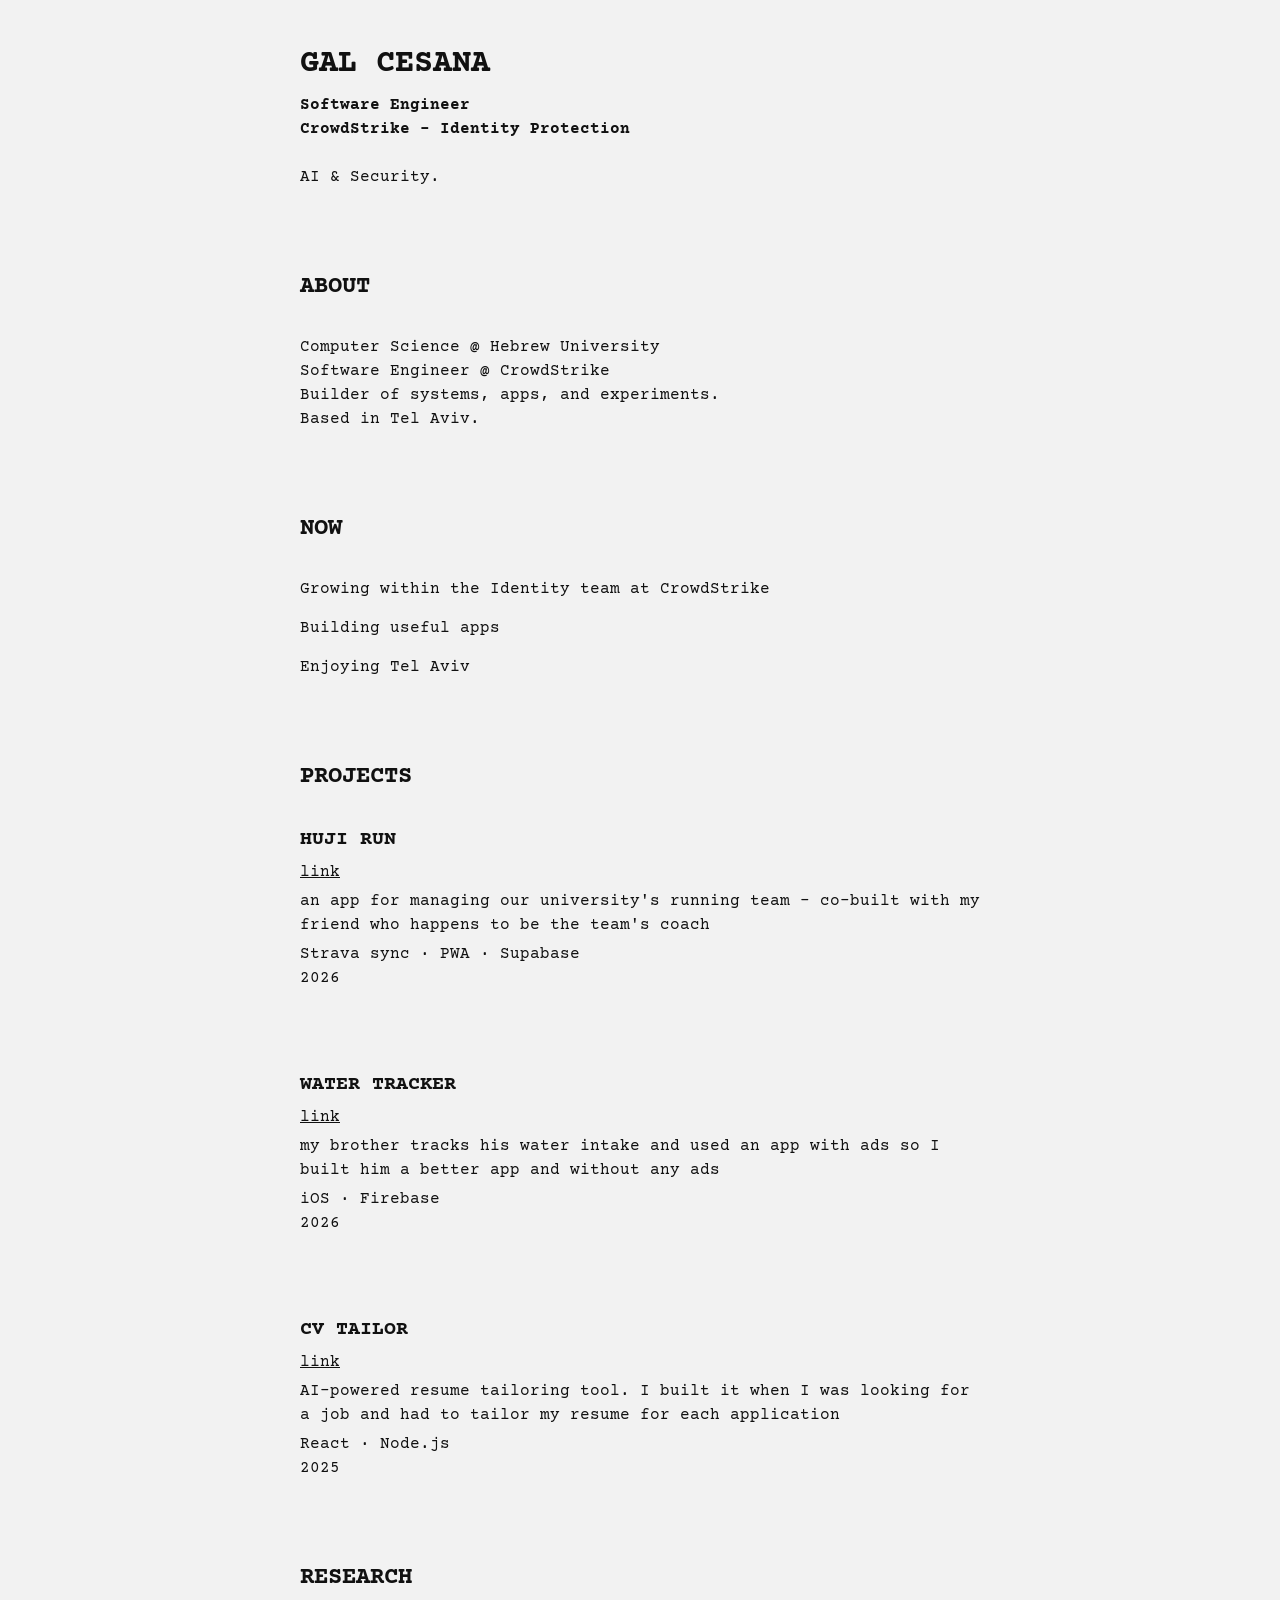
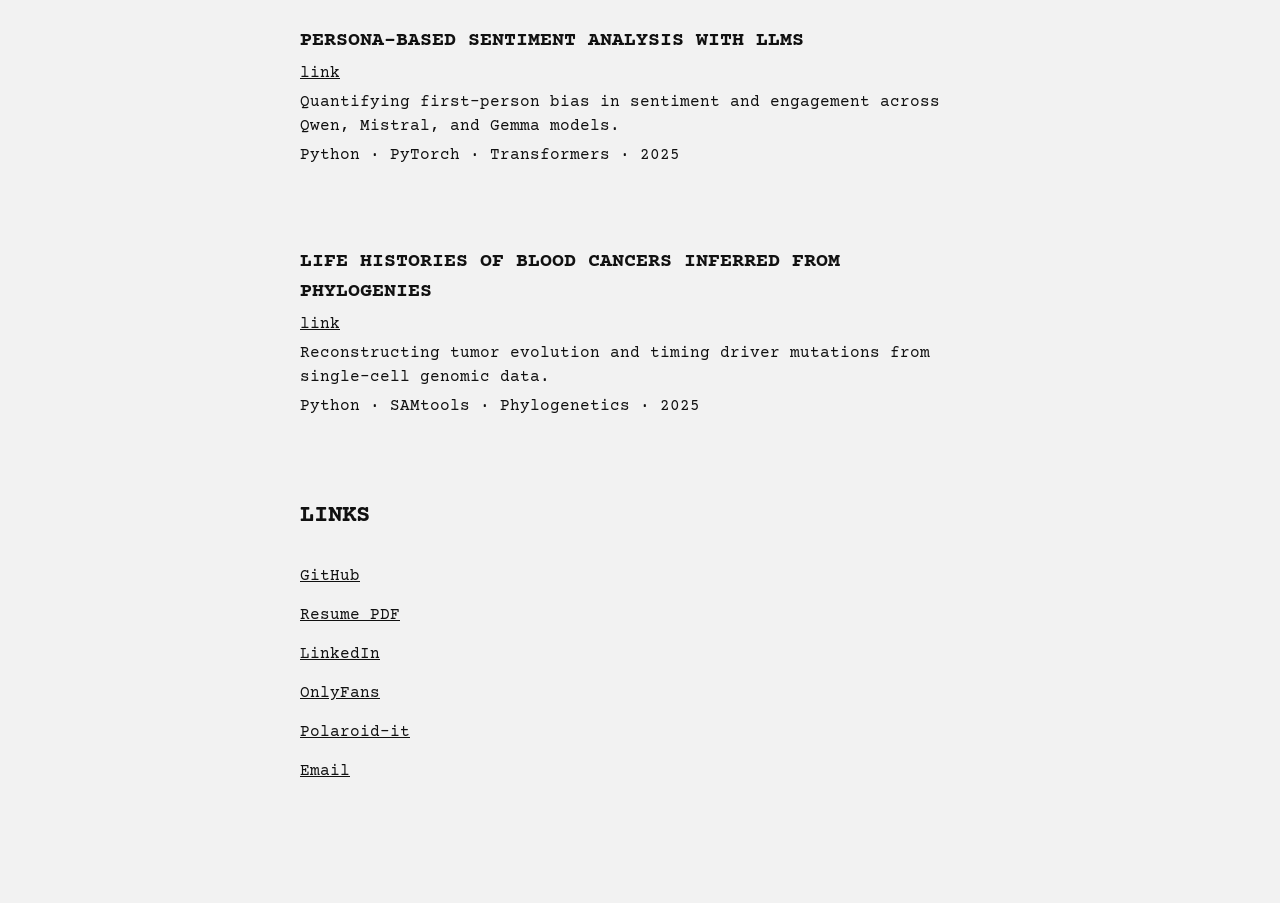
==== index.html @ 4f548974 "fixed back problem" ====
<!DOCTYPE html>
<html lang="en">

<head>
  <meta charset="utf-8" />
  <meta name="viewport" content="width=device-width, initial-scale=1" />
  <title>Gal Cesana</title>
  <meta name="description" content="Gal Cesana" />
  <link rel="preconnect" href="https://fonts.googleapis.com">
  <link rel="preconnect" href="https://fonts.gstatic.com" crossorigin>
  <link href="https://fonts.googleapis.com/css2?family=Courier+Prime:ital,wght@0,400;0,700;1,400;1,700&display=swap"
    rel="stylesheet">
  <link rel="stylesheet" href="style.css?v=4" />
  <script defer src="script.js"></script>
</head>

<body>

  <div class="container">

    <!-- INTRO -->
    <section class="intro" id="intro">
      <h1>GAL CESANA</h1>
      <div class="subtitle">
        Software Engineer<br>
        CrowdStrike - Identity Protection
      </div>
      <br />
      <p>AI & Security.</p>
    </section>

    <!-- ABOUT -->
    <section id="about">
      <h2>ABOUT</h2>
      <p>
        Computer Science @ Hebrew University<br>
        Software Engineer @ CrowdStrike<br>
        Builder of systems, apps, and experiments.<br>
        Based in Tel Aviv.
      </p>
    </section>

    <!-- NOW -->
    <section class="now" id="now">
      <h2>NOW</h2>
      <ul>
        <li>Growing within the Identity team at CrowdStrike</li>
        <li>Building useful apps</li>
        <li>Enjoying Tel Aviv</li>
      </ul>
    </section>

    <!-- PROJECTS -->
    <section id="projects">
      <h2>PROJECTS</h2>

      <div class="project-item">
        <h3>HUJI RUN</h3>
        <p><a href="https://huji-run.galcesana.com" target="_blank" rel="noopener">link</a></p>
        <p>an app for managing our university's running team - co-built with my friend who happens to be the team's
          coach</p>
        <p>Strava sync · PWA · Supabase<br>2026</p>
      </div>

      <div class="project-item">
        <h3>WATER TRACKER</h3>
        <p><a href="https://water.galcesana.com" target="_blank" rel="noopener">link</a></p>
        <p>my brother tracks his water intake and used an app with ads so I built him a better app and without any ads
        </p>
        <p>iOS · Firebase<br>2026</p>
      </div>

      <div class="project-item">
        <h3>CV TAILOR</h3>
        <p><a href="https://cv-tailor-1093941780877.europe-west1.run.app/" target="_blank" rel="noopener">link</a></p>
        <p>AI-powered resume tailoring tool. I built it when I was looking for a job and had to tailor my resume for
          each application</p>
        <p>React · Node.js<br>2025</p>
      </div>

    <!-- RESEARCH -->
    <section id="research">
      <h2>RESEARCH</h2>

      <div class="project-item">
        <h3>PERSONA-BASED SENTIMENT ANALYSIS WITH LLMS</h3>
        <p><a href="assets/docs/ANLP_project.pdf" target="_blank" rel="noopener">link</a></p>
        <p>Quantifying first-person bias in sentiment and engagement across Qwen, Mistral, and Gemma models.</p>
        <p>Python · PyTorch · Transformers · 2025</p>
      </div>

      <div class="project-item">
        <h3>LIFE HISTORIES OF BLOOD CANCERS INFERRED FROM PHYLOGENIES</h3>
        <p><a href="assets/docs/Hackathon Report.pdf" target="_blank" rel="noopener">link</a></p>
        <p>Reconstructing tumor evolution and timing driver mutations from single-cell genomic data.</p>
        <p>Python · SAMtools · Phylogenetics · 2025</p>
      </div>
    </section>

    <!-- LINKS -->
    <section class="links" id="links">
      <h2>LINKS</h2>
      <ul>
        <li><a href="https://github.com/galcesana" target="_blank" rel="noopener">GitHub</a></li>
        <li><a href="assets/docs/Gal-Cesana-CV.pdf" target="_blank" rel="noopener">Resume PDF</a></li>
        <li><a href="https://www.linkedin.com/in/gal-cesana-844509217/" target="_blank" rel="noopener">LinkedIn</a></li>
        <li><a href="/onlyfans">OnlyFans</a></li>
        <li><a href="polaroid-it/" target="_blank" rel="noopener">Polaroid-it</a></li>
        <li><a href="mailto:galcesana8@gmail.com">Email</a></li>
      </ul>
    </section>

  </div>

</body>

</html>
---- style.css ----
/* Casey Neistat Minimalist Foundation */

* {
  box-sizing: border-box;
}

html {
  scroll-behavior: smooth;
}

body {
  margin: 0;
  font-family: 'Courier Prime', monospace;
  background-color: #f2f2f2;
  color: #111;
  line-height: 1.5;
  -webkit-font-smoothing: antialiased;
}

img {
  max-width: 100%;
  display: block;
  border-radius: 0;
  box-shadow: none;
}

a {
  color: #111;
  text-decoration: underline;
}

a:hover {
  text-decoration: none;
}

.container {
  max-width: 720px;
  margin: 0 auto;
  padding: 40px 20px;
}

section {
  margin-bottom: 80px;
}

h1,
h2,
h3,
h4,
h5,
h6 {
  font-family: 'Courier Prime', monospace;
  font-weight: 700;
  margin-top: 0;
  margin-bottom: 20px;
}

h1 {
  font-size: 2rem;
}

h2 {
  font-size: 1.5rem;
  text-transform: uppercase;
  margin-bottom: 30px;
}

h3 {
  font-size: 1.25rem;
  text-transform: uppercase;
}

p {
  margin-top: 0;
  margin-bottom: 20px;
}

/* Specific Elements */

.intro h1 {
  margin-bottom: 5px;
}

.intro .subtitle {
  margin-bottom: 0px;
  font-weight: 700;
}

.project-item {
  margin-bottom: 80px;
}

.project-item img {
  margin-bottom: 20px;
  border: 1px solid #ccc;
}

.project-item h3 {
  margin-bottom: 5px;
}

.project-item p {
  margin-bottom: 5px;
}

.links ul,
.now ul {
  list-style-type: none;
  padding: 0;
  margin: 0;
}

.links li,
.now li {
  margin-bottom: 15px;
}
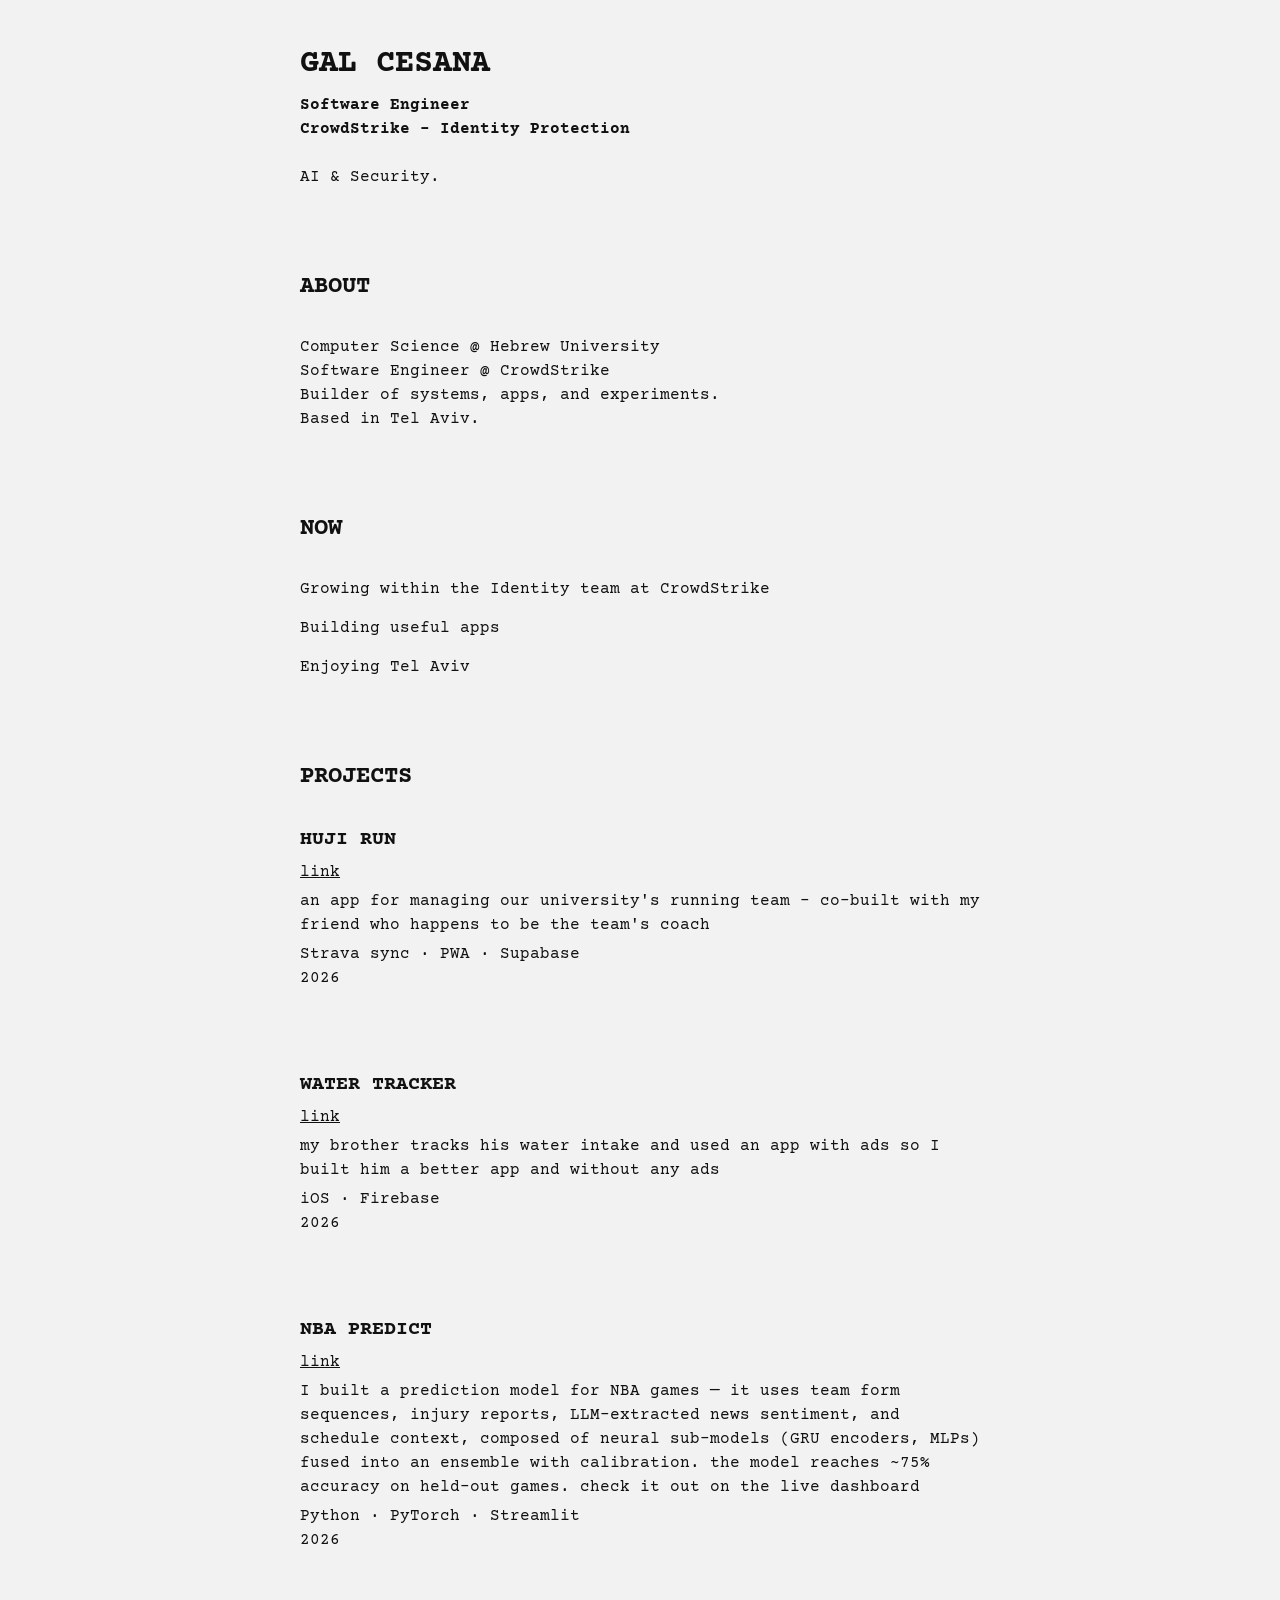
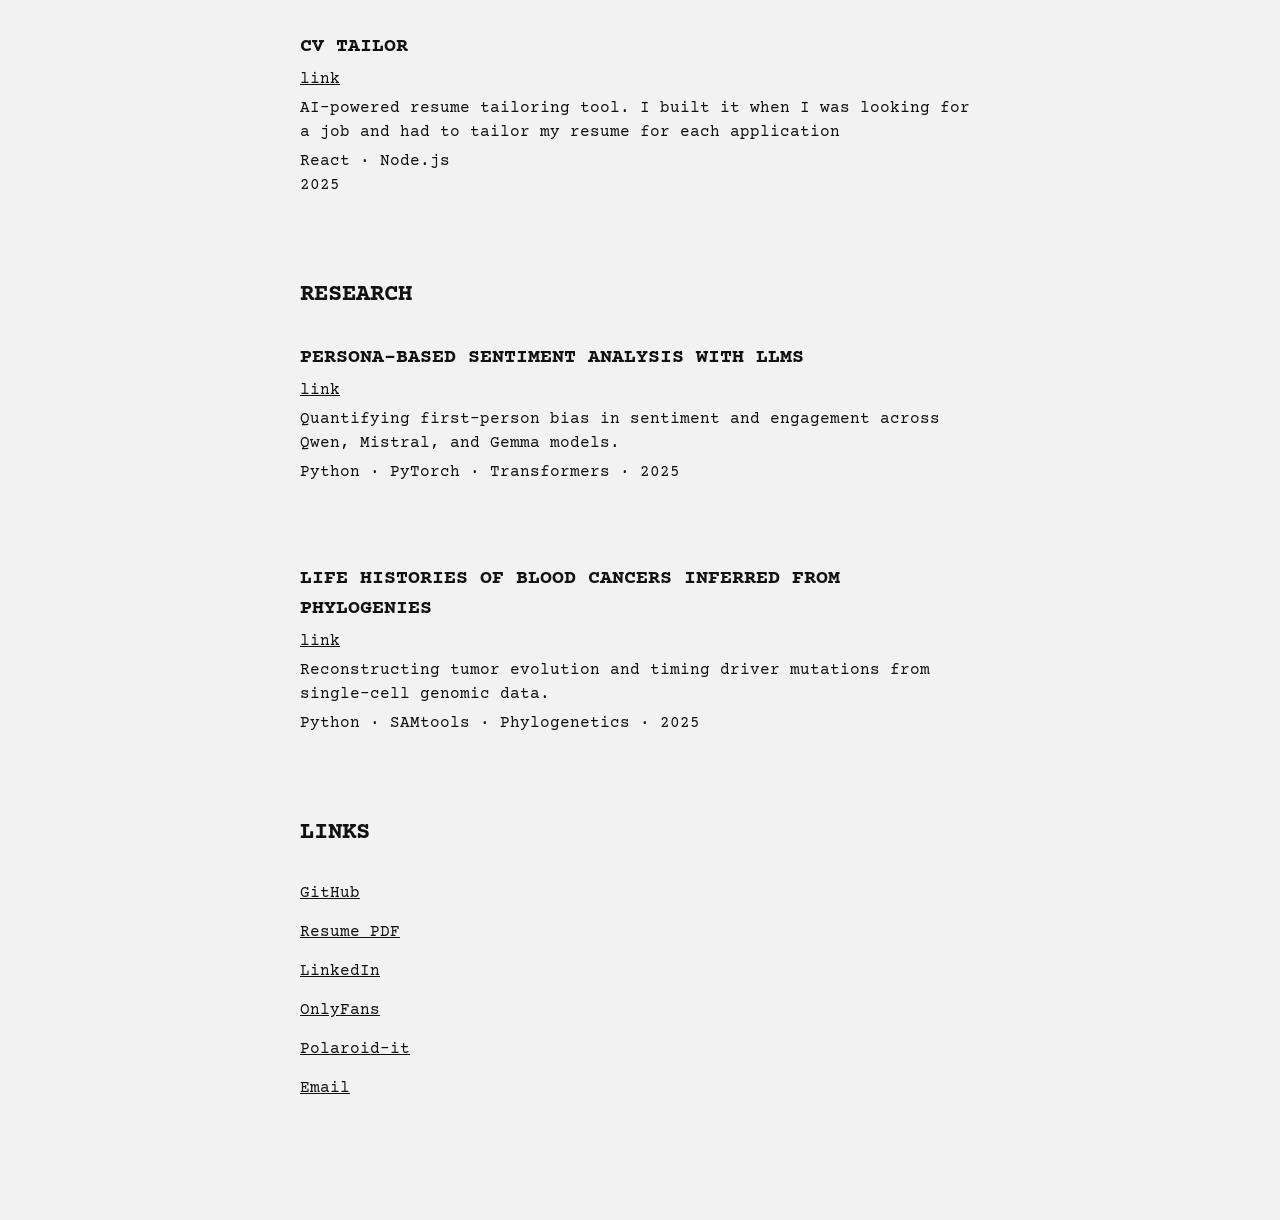
==== commit c01696a7: "nba predict" ====
--- a/index.html
+++ b/index.html
@@ -71,12 +71,23 @@
       </div>
 
       <div class="project-item">
+        <h3>NBA PREDICT</h3>
+        <p><a href="https://nba-predict-gc.streamlit.app/" target="_blank" rel="noopener">link</a></p>
+        <p>I built a prediction model for NBA games — it uses team form sequences, injury reports, LLM-extracted news
+          sentiment, and schedule context, composed of neural sub-models (GRU encoders, MLPs) fused into an ensemble with
+          calibration. the model reaches ~75% accuracy on held-out games. check it out on the live dashboard</p>
+        <p>Python · PyTorch · Streamlit<br>2026</p>
+      </div>
+
+      <div class="project-item">
         <h3>CV TAILOR</h3>
         <p><a href="https://cv-tailor-1093941780877.europe-west1.run.app/" target="_blank" rel="noopener">link</a></p>
         <p>AI-powered resume tailoring tool. I built it when I was looking for a job and had to tailor my resume for
           each application</p>
         <p>React · Node.js<br>2025</p>
       </div>
+
+    </section>
 
     <!-- RESEARCH -->
     <section id="research">
@@ -105,7 +116,7 @@
         <li><a href="assets/docs/Gal-Cesana-CV.pdf" target="_blank" rel="noopener">Resume PDF</a></li>
         <li><a href="https://www.linkedin.com/in/gal-cesana-844509217/" target="_blank" rel="noopener">LinkedIn</a></li>
         <li><a href="/onlyfans">OnlyFans</a></li>
-        <li><a href="polaroid-it/" target="_blank" rel="noopener">Polaroid-it</a></li>
+        <li><a href="polaroid-it/">Polaroid-it</a></li>
         <li><a href="mailto:galcesana8@gmail.com">Email</a></li>
       </ul>
     </section>
@@ -114,4 +125,4 @@
 
 </body>
 
-</html>+</html>
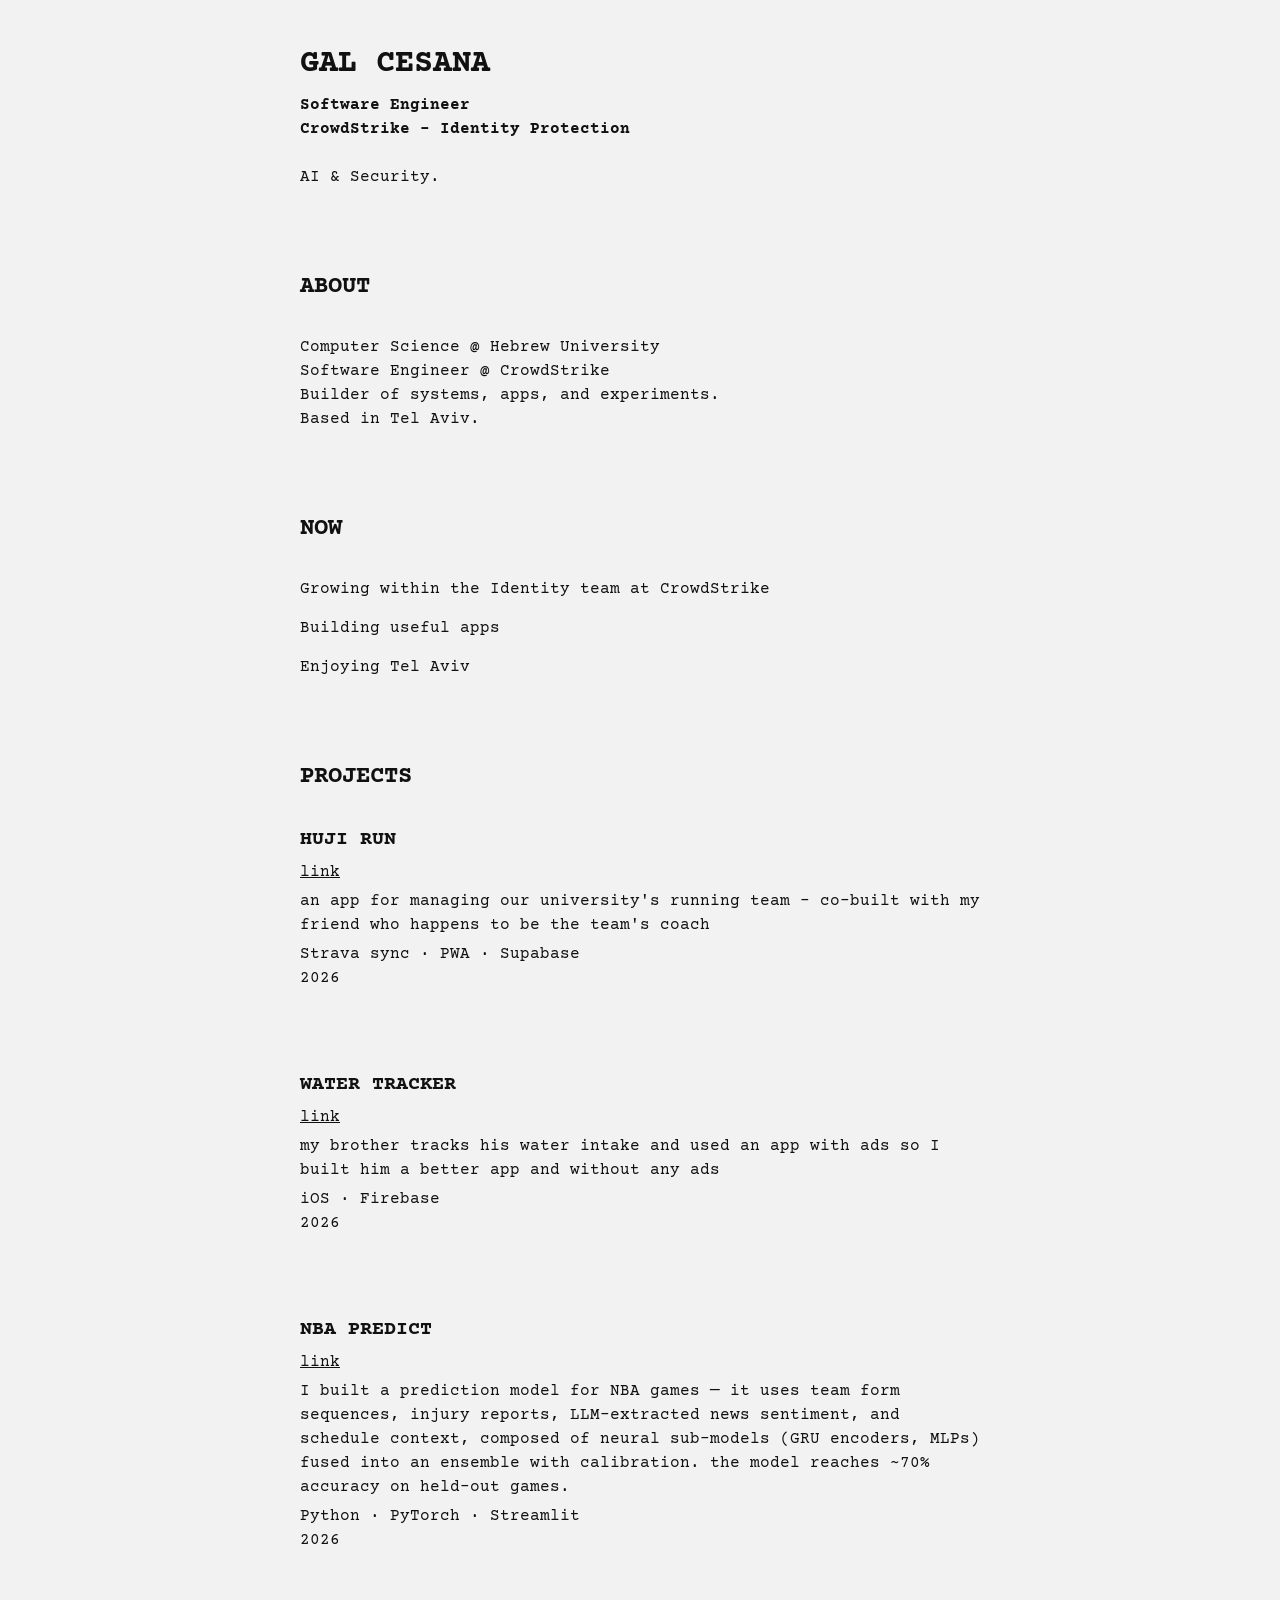
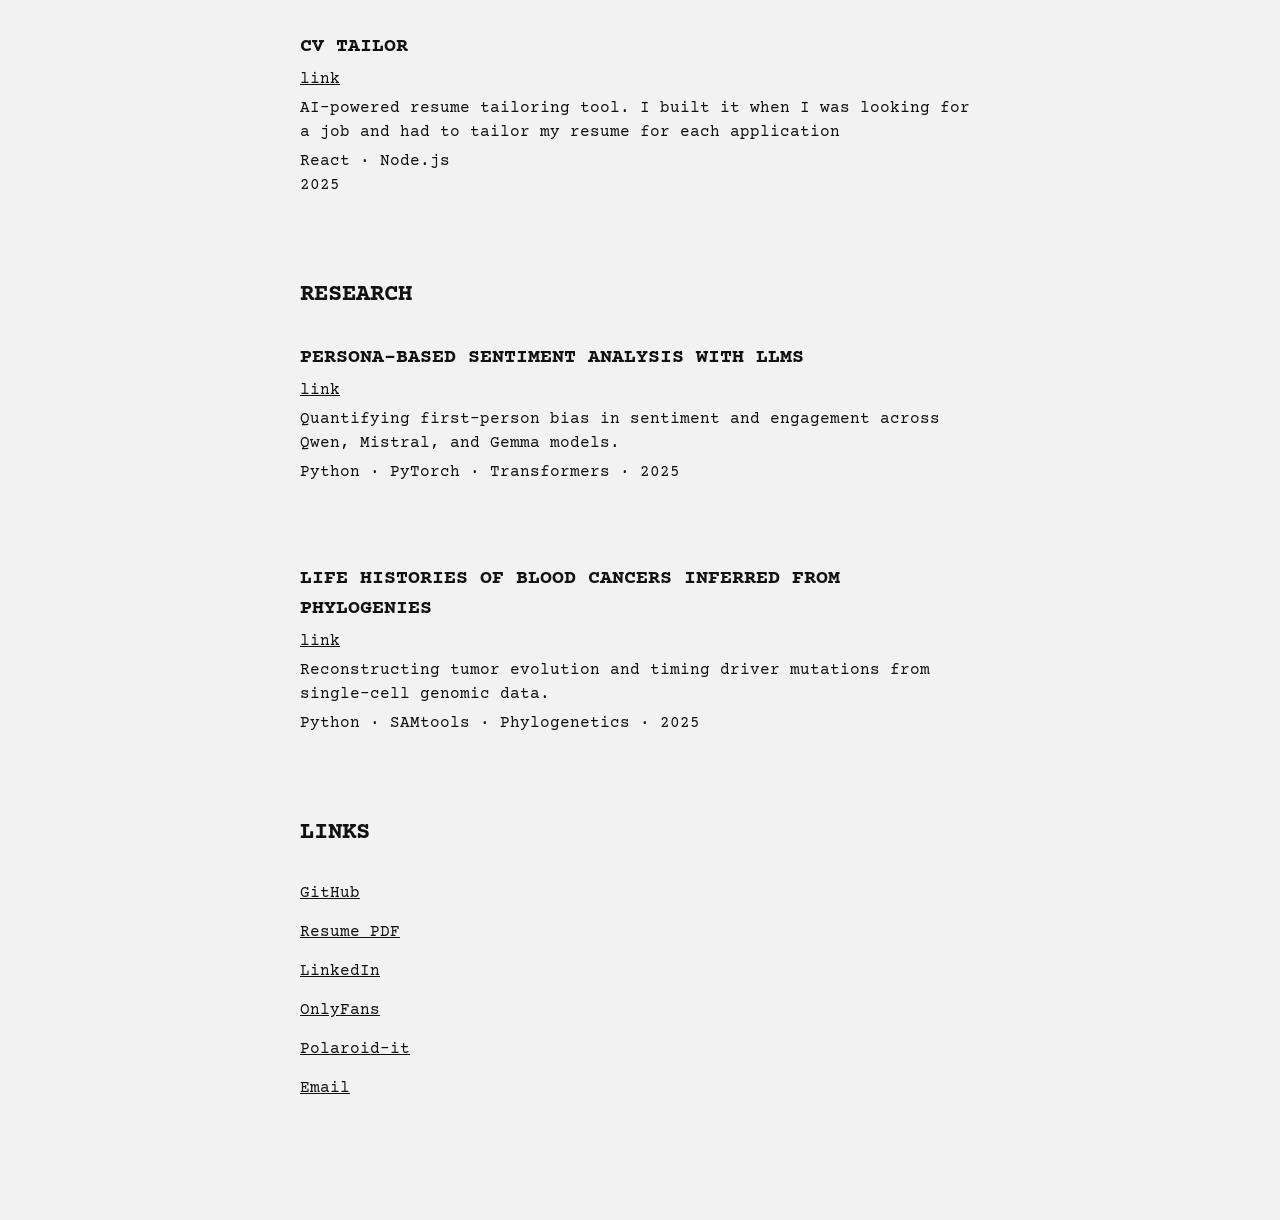
==== commit 5290a9a1: "nba predict" ====
--- a/index.html
+++ b/index.html
@@ -75,7 +75,7 @@
         <p><a href="https://nba-predict-gc.streamlit.app/" target="_blank" rel="noopener">link</a></p>
         <p>I built a prediction model for NBA games — it uses team form sequences, injury reports, LLM-extracted news
           sentiment, and schedule context, composed of neural sub-models (GRU encoders, MLPs) fused into an ensemble with
-          calibration. the model reaches ~75% accuracy on held-out games. check it out on the live dashboard</p>
+          calibration. the model reaches ~70% accuracy on held-out games.</p>
         <p>Python · PyTorch · Streamlit<br>2026</p>
       </div>
 
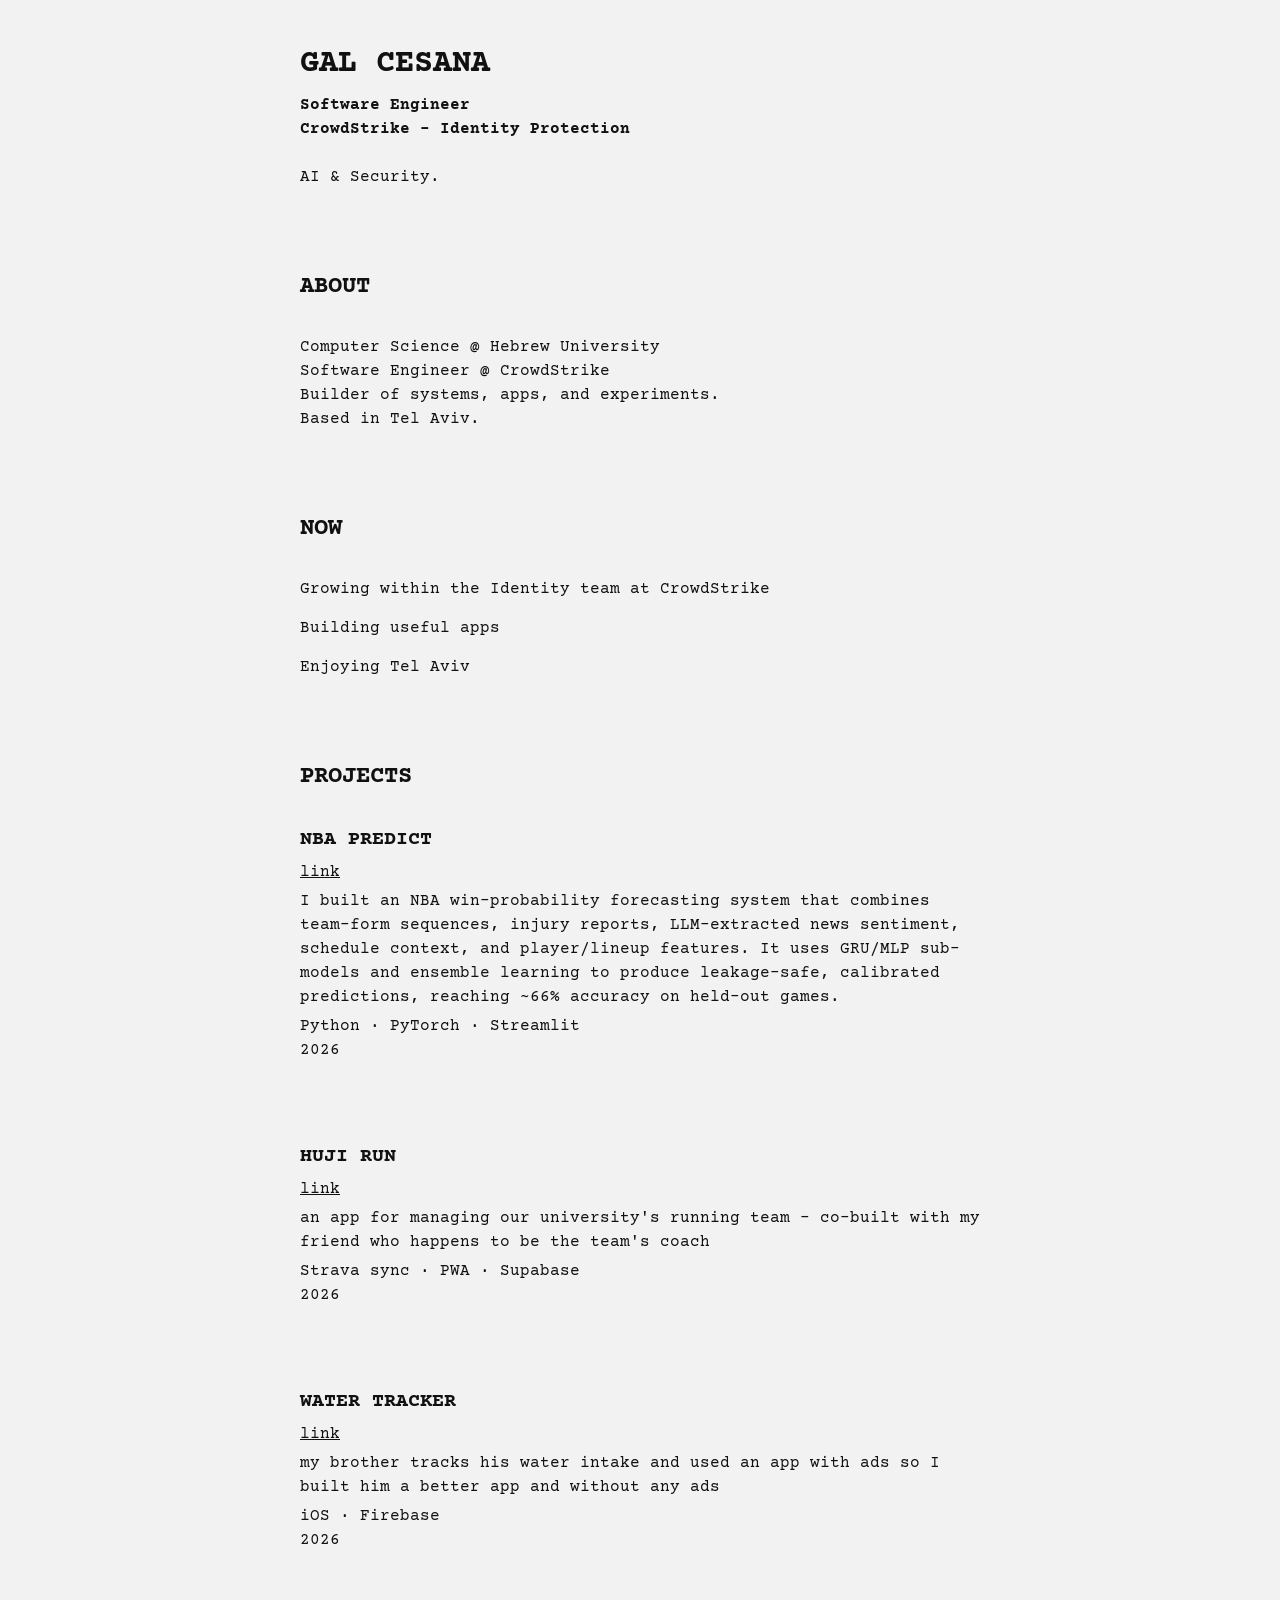
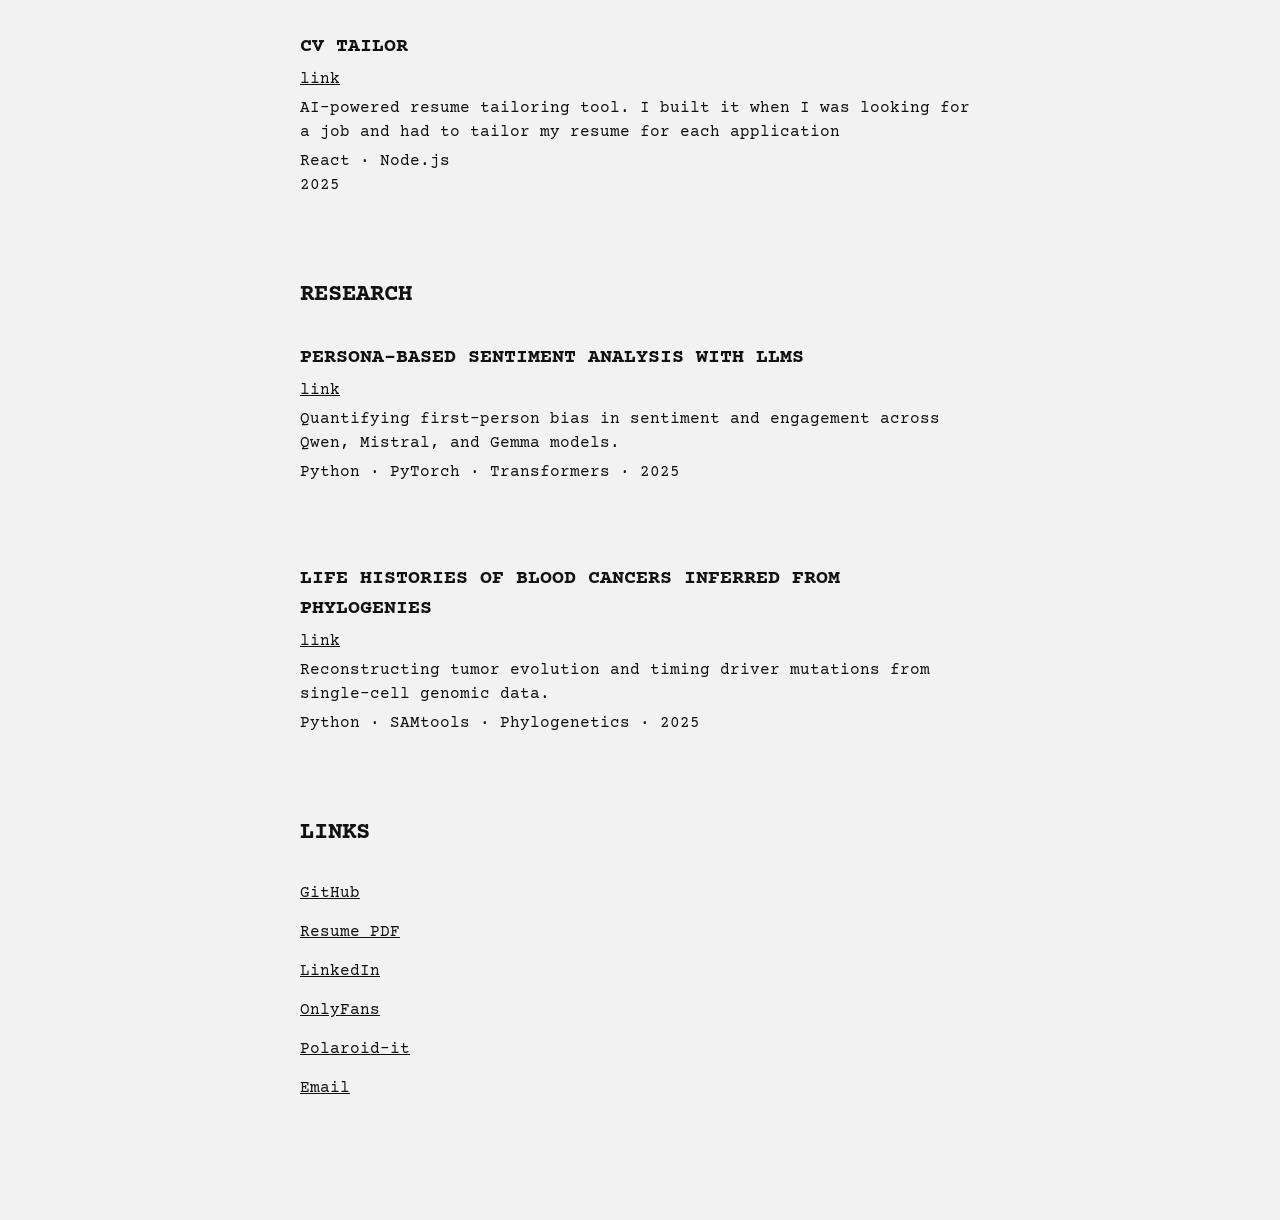
==== commit 8153ecd6: ":)" ====
--- a/index.html
+++ b/index.html
@@ -55,6 +55,14 @@
       <h2>PROJECTS</h2>
 
       <div class="project-item">
+        <h3>NBA PREDICT</h3>
+        <p><a href="https://nba-predict-gc.streamlit.app/" target="_blank" rel="noopener">link</a></p>
+        <p>I built an NBA win-probability forecasting system that combines team-form sequences, injury reports, LLM-extracted news sentiment, schedule context, and player/lineup features.
+          It uses GRU/MLP sub-models and ensemble learning to produce leakage-safe, calibrated predictions, reaching ~66% accuracy on held-out games.</p>
+        <p>Python · PyTorch · Streamlit<br>2026</p>
+      </div>
+
+      <div class="project-item">
         <h3>HUJI RUN</h3>
         <p><a href="https://huji-run.galcesana.com" target="_blank" rel="noopener">link</a></p>
         <p>an app for managing our university's running team - co-built with my friend who happens to be the team's
@@ -68,15 +76,6 @@
         <p>my brother tracks his water intake and used an app with ads so I built him a better app and without any ads
         </p>
         <p>iOS · Firebase<br>2026</p>
-      </div>
-
-      <div class="project-item">
-        <h3>NBA PREDICT</h3>
-        <p><a href="https://nba-predict-gc.streamlit.app/" target="_blank" rel="noopener">link</a></p>
-        <p>I built a prediction model for NBA games — it uses team form sequences, injury reports, LLM-extracted news
-          sentiment, and schedule context, composed of neural sub-models (GRU encoders, MLPs) fused into an ensemble with
-          calibration. the model reaches ~70% accuracy on held-out games.</p>
-        <p>Python · PyTorch · Streamlit<br>2026</p>
       </div>
 
       <div class="project-item">
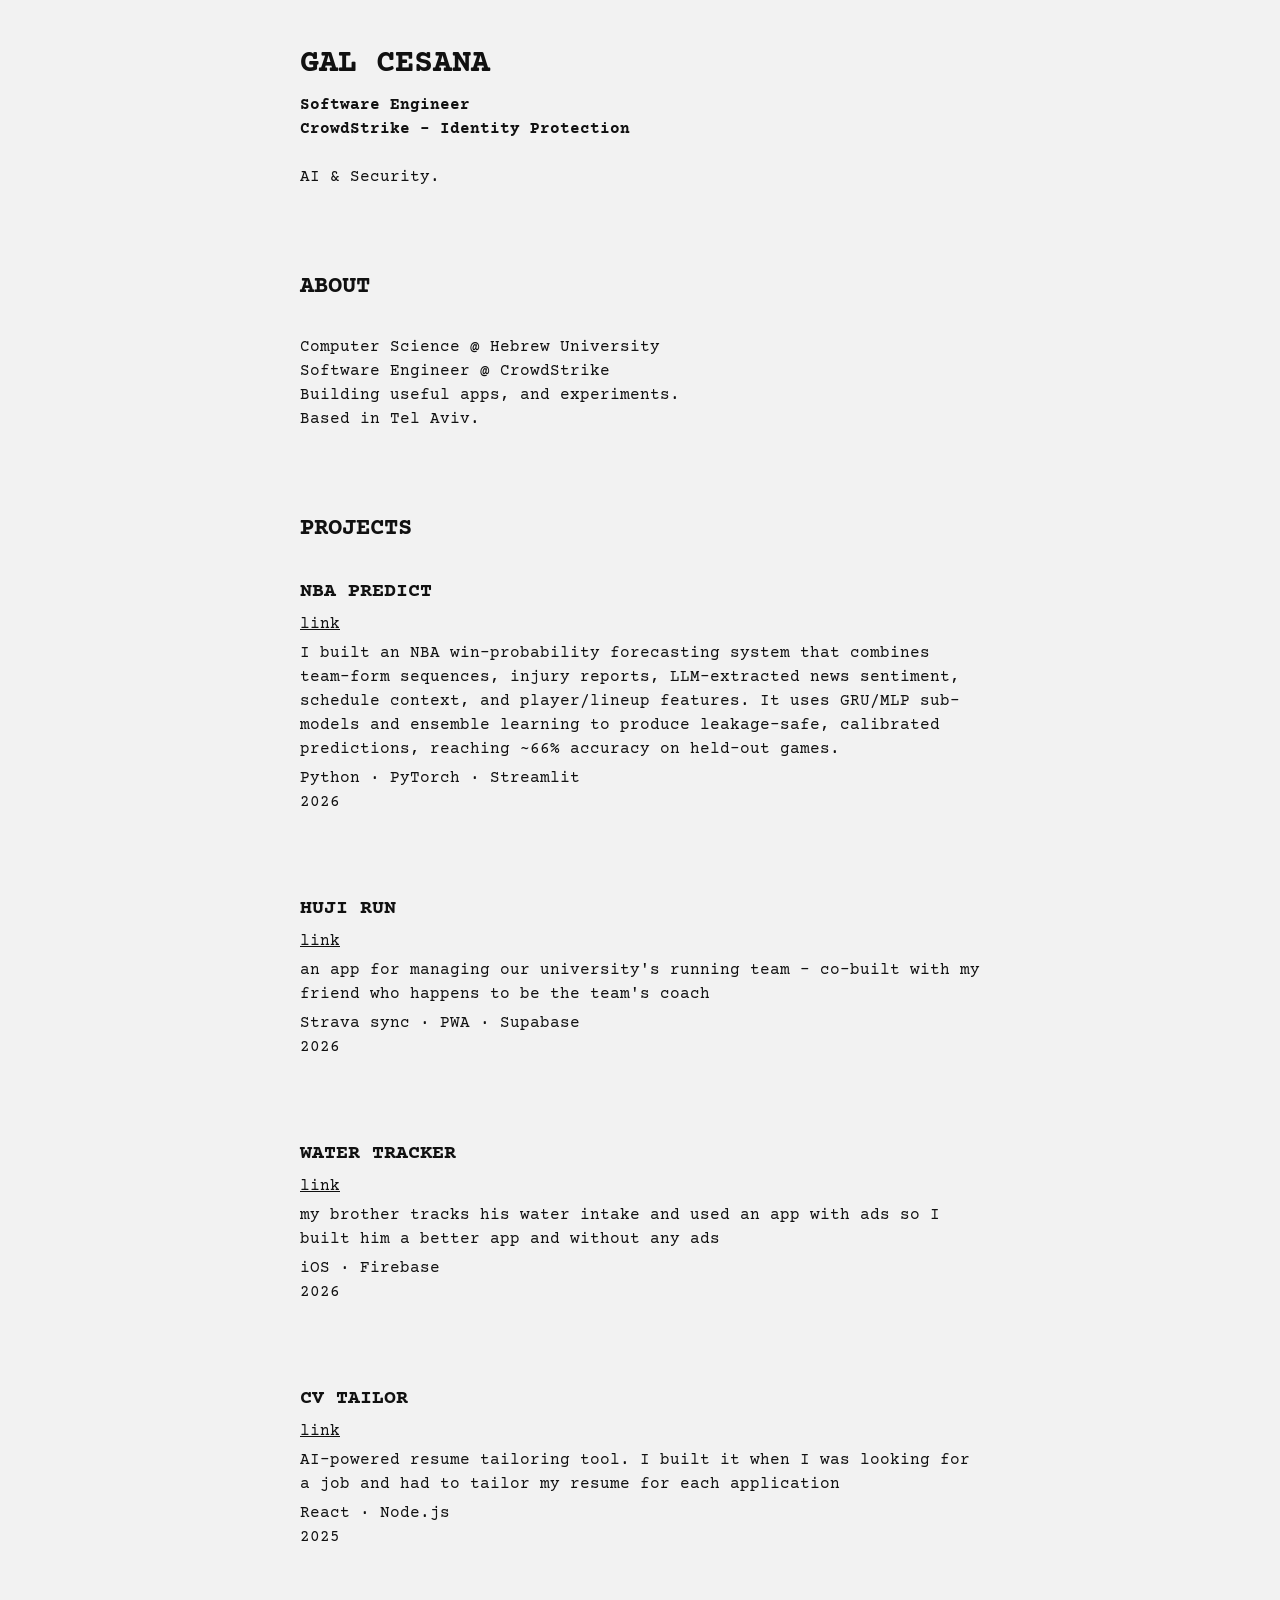
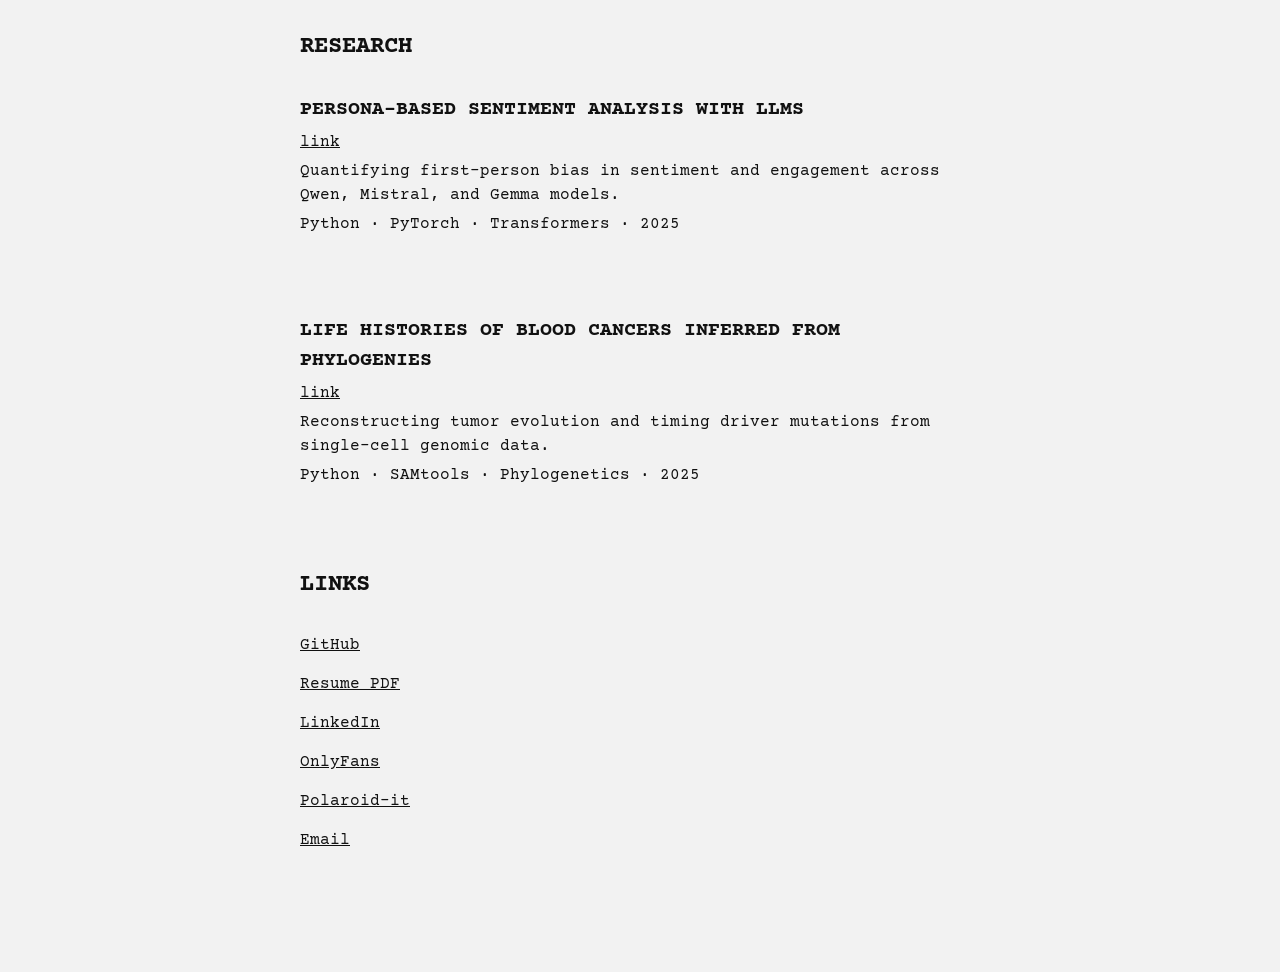
==== commit 522c26a0: "no now" ====
--- a/index.html
+++ b/index.html
@@ -35,12 +35,12 @@
       <p>
         Computer Science @ Hebrew University<br>
         Software Engineer @ CrowdStrike<br>
-        Builder of systems, apps, and experiments.<br>
+        Building useful apps, and experiments.<br>
         Based in Tel Aviv.
       </p>
     </section>
 
-    <!-- NOW -->
+    <!-- NOW
     <section class="now" id="now">
       <h2>NOW</h2>
       <ul>
@@ -48,7 +48,7 @@
         <li>Building useful apps</li>
         <li>Enjoying Tel Aviv</li>
       </ul>
-    </section>
+    </section> -->
 
     <!-- PROJECTS -->
     <section id="projects">
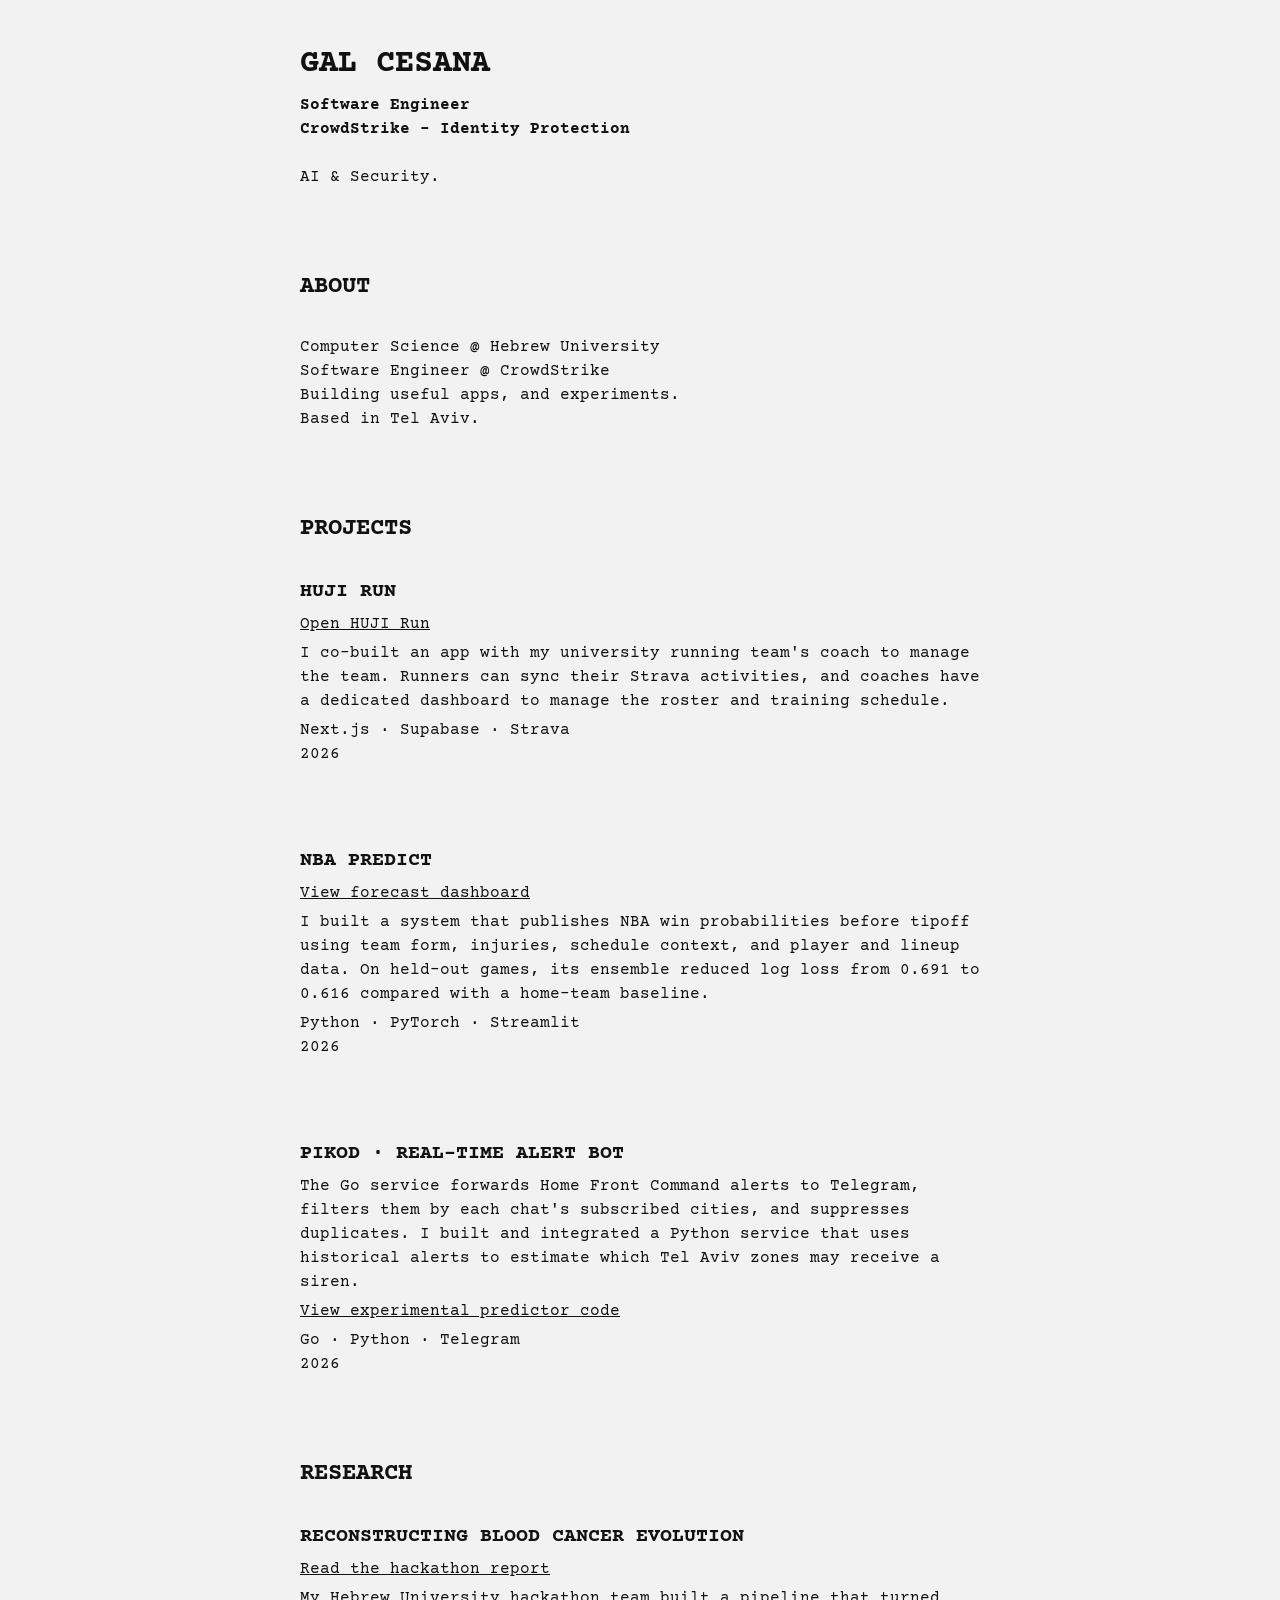
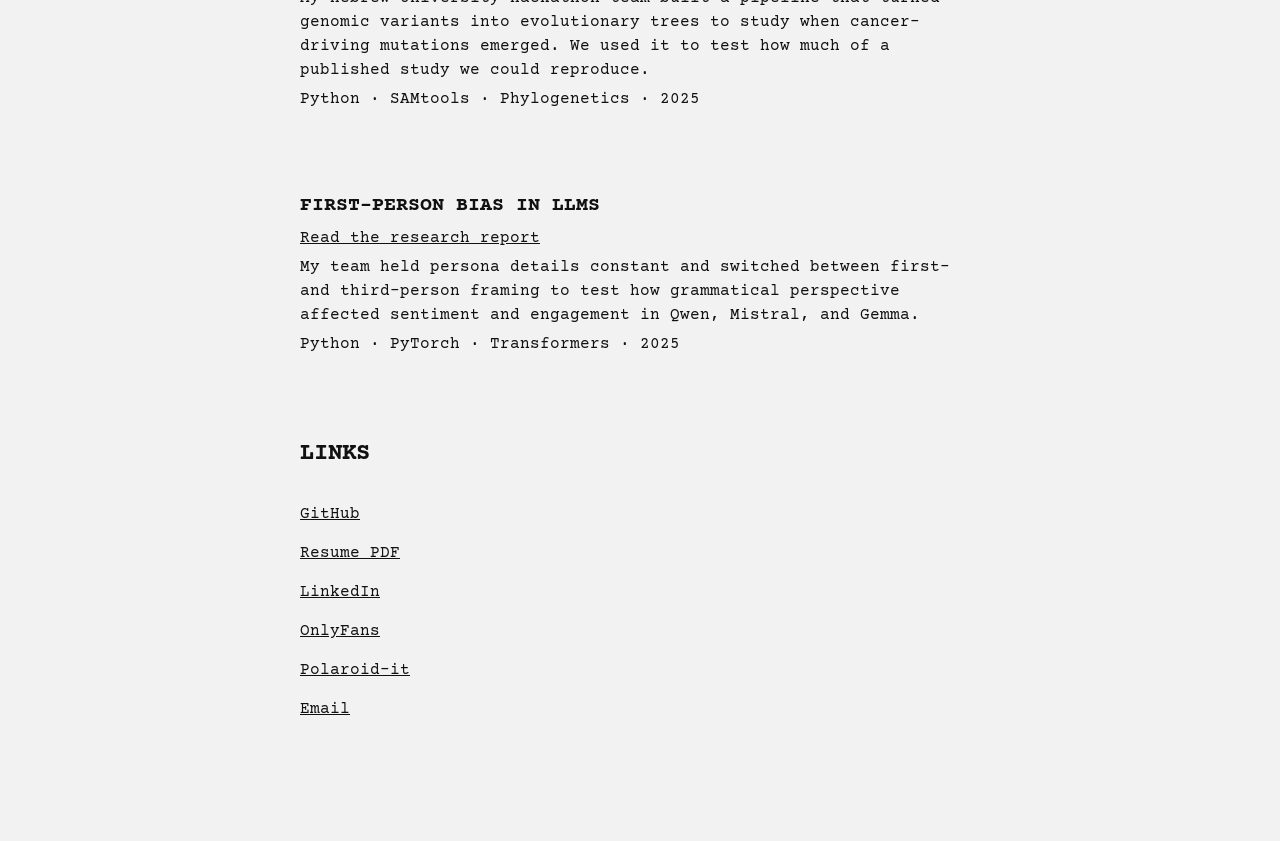
==== commit 7a641800: "Feature strongest portfolio projects and research" ====
--- a/index.html
+++ b/index.html
@@ -55,35 +55,24 @@
       <h2>PROJECTS</h2>
 
       <div class="project-item">
+        <h3>HUJI RUN</h3>
+        <p><a href="https://huji-run.galcesana.com" target="_blank" rel="noopener">Open HUJI Run</a></p>
+        <p>I co-built an app with my university running team's coach to manage the team. Runners can sync their Strava activities, and coaches have a dedicated dashboard to manage the roster and training schedule.</p>
+        <p>Next.js · Supabase · Strava<br>2026</p>
+      </div>
+
+      <div class="project-item">
         <h3>NBA PREDICT</h3>
-        <p><a href="https://nba-predict-gc.streamlit.app/" target="_blank" rel="noopener">link</a></p>
-        <p>I built an NBA win-probability forecasting system that combines team-form sequences, injury reports, LLM-extracted news sentiment, schedule context, and player/lineup features.
-          It uses GRU/MLP sub-models and ensemble learning to produce leakage-safe, calibrated predictions, reaching ~66% accuracy on held-out games.</p>
+        <p><a href="https://nba-predict-gc.streamlit.app/" target="_blank" rel="noopener">View forecast dashboard</a></p>
+        <p>I built a system that publishes NBA win probabilities before tipoff using team form, injuries, schedule context, and player and lineup data. On held-out games, its ensemble reduced log loss from 0.691 to 0.616 compared with a home-team baseline.</p>
         <p>Python · PyTorch · Streamlit<br>2026</p>
       </div>
 
       <div class="project-item">
-        <h3>HUJI RUN</h3>
-        <p><a href="https://huji-run.galcesana.com" target="_blank" rel="noopener">link</a></p>
-        <p>an app for managing our university's running team - co-built with my friend who happens to be the team's
-          coach</p>
-        <p>Strava sync · PWA · Supabase<br>2026</p>
-      </div>
-
-      <div class="project-item">
-        <h3>WATER TRACKER</h3>
-        <p><a href="https://water.galcesana.com" target="_blank" rel="noopener">link</a></p>
-        <p>my brother tracks his water intake and used an app with ads so I built him a better app and without any ads
-        </p>
-        <p>iOS · Firebase<br>2026</p>
-      </div>
-
-      <div class="project-item">
-        <h3>CV TAILOR</h3>
-        <p><a href="https://cv-tailor-1093941780877.europe-west1.run.app/" target="_blank" rel="noopener">link</a></p>
-        <p>AI-powered resume tailoring tool. I built it when I was looking for a job and had to tailor my resume for
-          each application</p>
-        <p>React · Node.js<br>2025</p>
+        <h3>PIKOD · REAL-TIME ALERT BOT</h3>
+        <p>The Go service forwards Home Front Command alerts to Telegram, filters them by each chat's subscribed cities, and suppresses duplicates. I built and integrated a Python service that uses historical alerts to estimate which Tel Aviv zones may receive a siren.</p>
+        <p><a href="https://github.com/galcesana/alarm-predict" target="_blank" rel="noopener">View experimental predictor code</a></p>
+        <p>Go · Python · Telegram<br>2026</p>
       </div>
 
     </section>
@@ -93,17 +82,17 @@
       <h2>RESEARCH</h2>
 
       <div class="project-item">
-        <h3>PERSONA-BASED SENTIMENT ANALYSIS WITH LLMS</h3>
-        <p><a href="assets/docs/ANLP_project.pdf" target="_blank" rel="noopener">link</a></p>
-        <p>Quantifying first-person bias in sentiment and engagement across Qwen, Mistral, and Gemma models.</p>
-        <p>Python · PyTorch · Transformers · 2025</p>
+        <h3>RECONSTRUCTING BLOOD CANCER EVOLUTION</h3>
+        <p><a href="assets/docs/Hackathon%20Report.pdf" target="_blank" rel="noopener">Read the hackathon report</a></p>
+        <p>My Hebrew University hackathon team built a pipeline that turned genomic variants into evolutionary trees to study when cancer-driving mutations emerged. We used it to test how much of a published study we could reproduce.</p>
+        <p>Python · SAMtools · Phylogenetics · 2025</p>
       </div>
 
       <div class="project-item">
-        <h3>LIFE HISTORIES OF BLOOD CANCERS INFERRED FROM PHYLOGENIES</h3>
-        <p><a href="assets/docs/Hackathon Report.pdf" target="_blank" rel="noopener">link</a></p>
-        <p>Reconstructing tumor evolution and timing driver mutations from single-cell genomic data.</p>
-        <p>Python · SAMtools · Phylogenetics · 2025</p>
+        <h3>FIRST-PERSON BIAS IN LLMS</h3>
+        <p><a href="assets/docs/ANLP_project.pdf" target="_blank" rel="noopener">Read the research report</a></p>
+        <p>My team held persona details constant and switched between first- and third-person framing to test how grammatical perspective affected sentiment and engagement in Qwen, Mistral, and Gemma.</p>
+        <p>Python · PyTorch · Transformers · 2025</p>
       </div>
     </section>
 
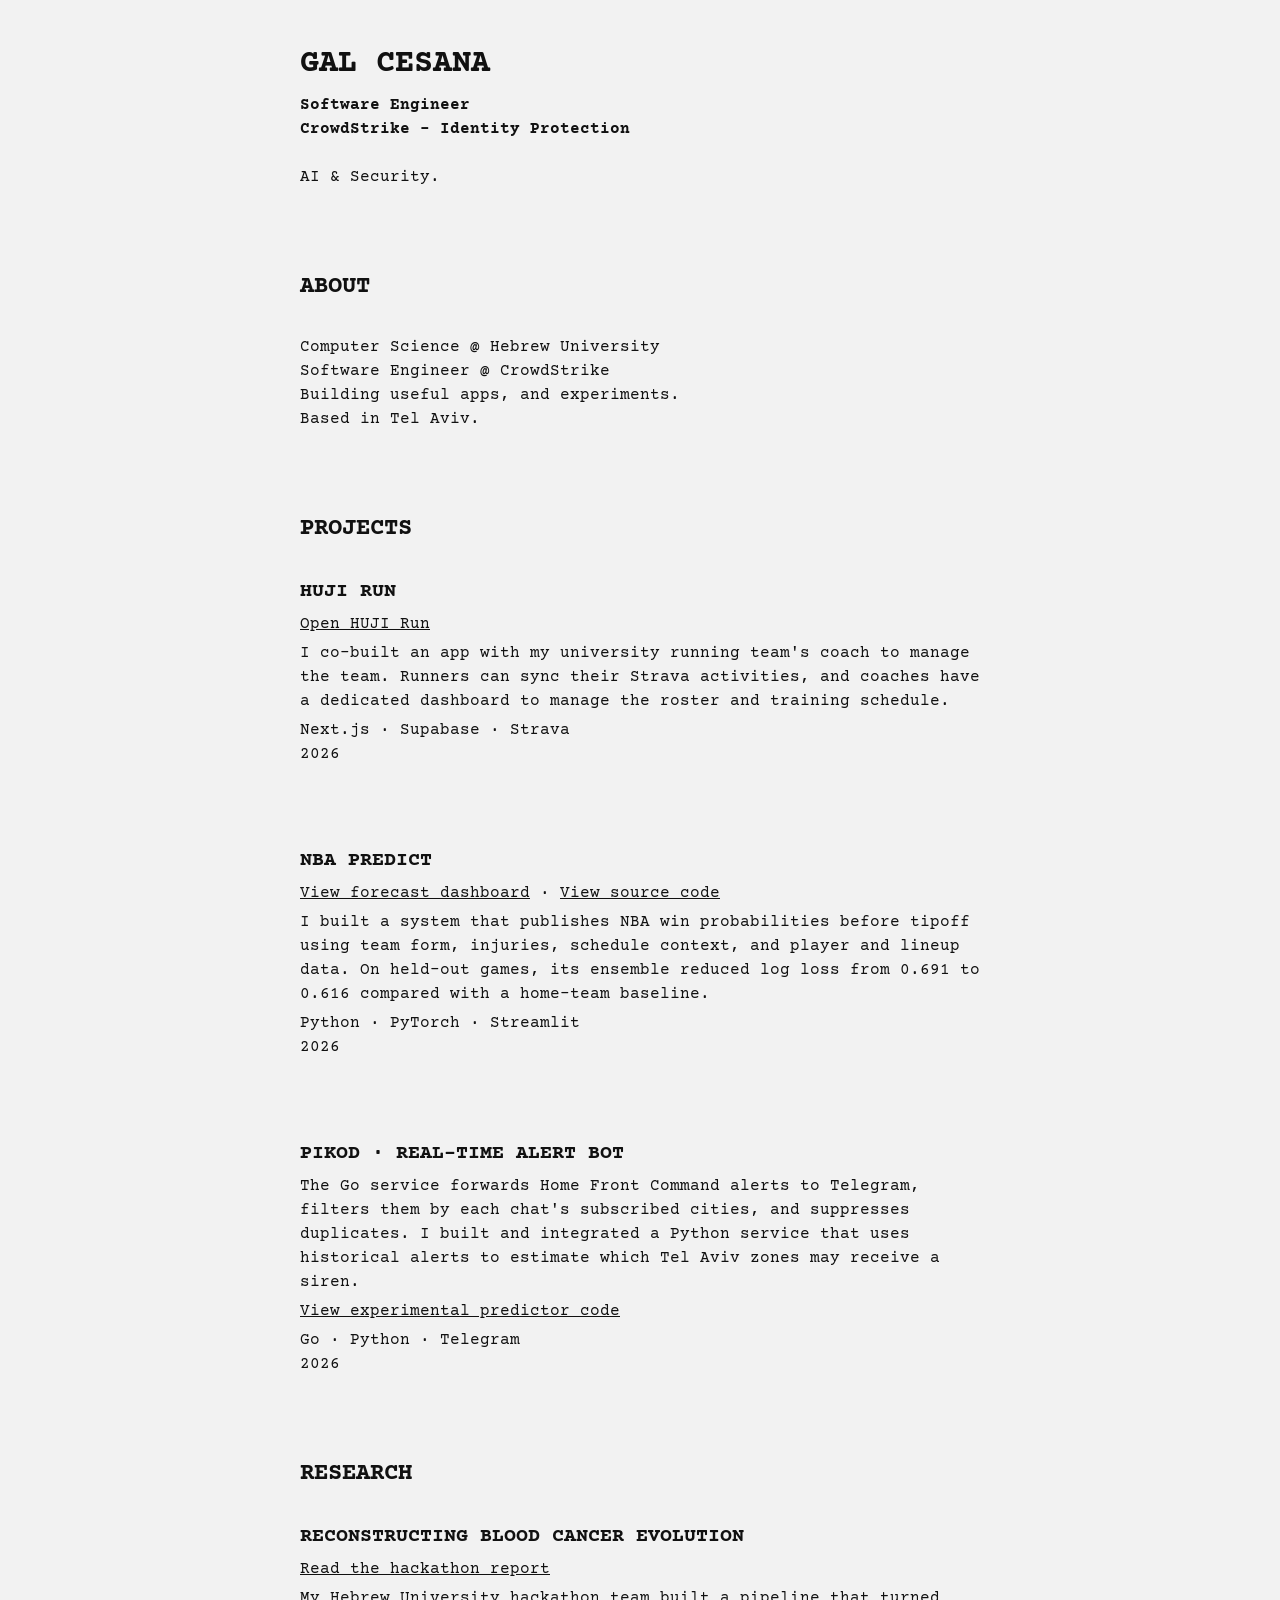
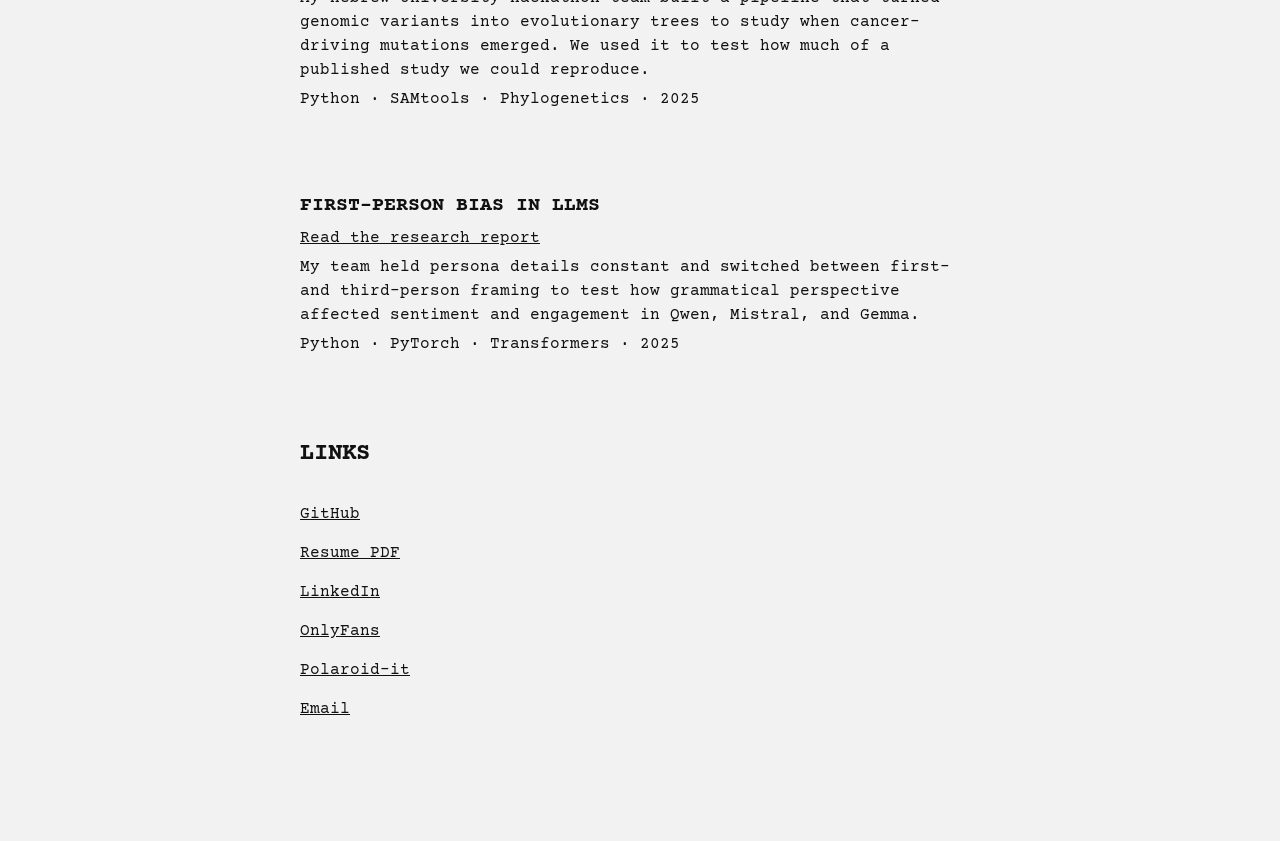
==== commit 5844ac23: "Link to NBA Predict source code" ====
--- a/index.html
+++ b/index.html
@@ -63,7 +63,8 @@
 
       <div class="project-item">
         <h3>NBA PREDICT</h3>
-        <p><a href="https://nba-predict-gc.streamlit.app/" target="_blank" rel="noopener">View forecast dashboard</a></p>
+        <p><a href="https://nba-predict-gc.streamlit.app/" target="_blank" rel="noopener">View forecast dashboard</a>
+          · <a href="https://github.com/galcesana/nba-predict" target="_blank" rel="noopener">View source code</a></p>
         <p>I built a system that publishes NBA win probabilities before tipoff using team form, injuries, schedule context, and player and lineup data. On held-out games, its ensemble reduced log loss from 0.691 to 0.616 compared with a home-team baseline.</p>
         <p>Python · PyTorch · Streamlit<br>2026</p>
       </div>
